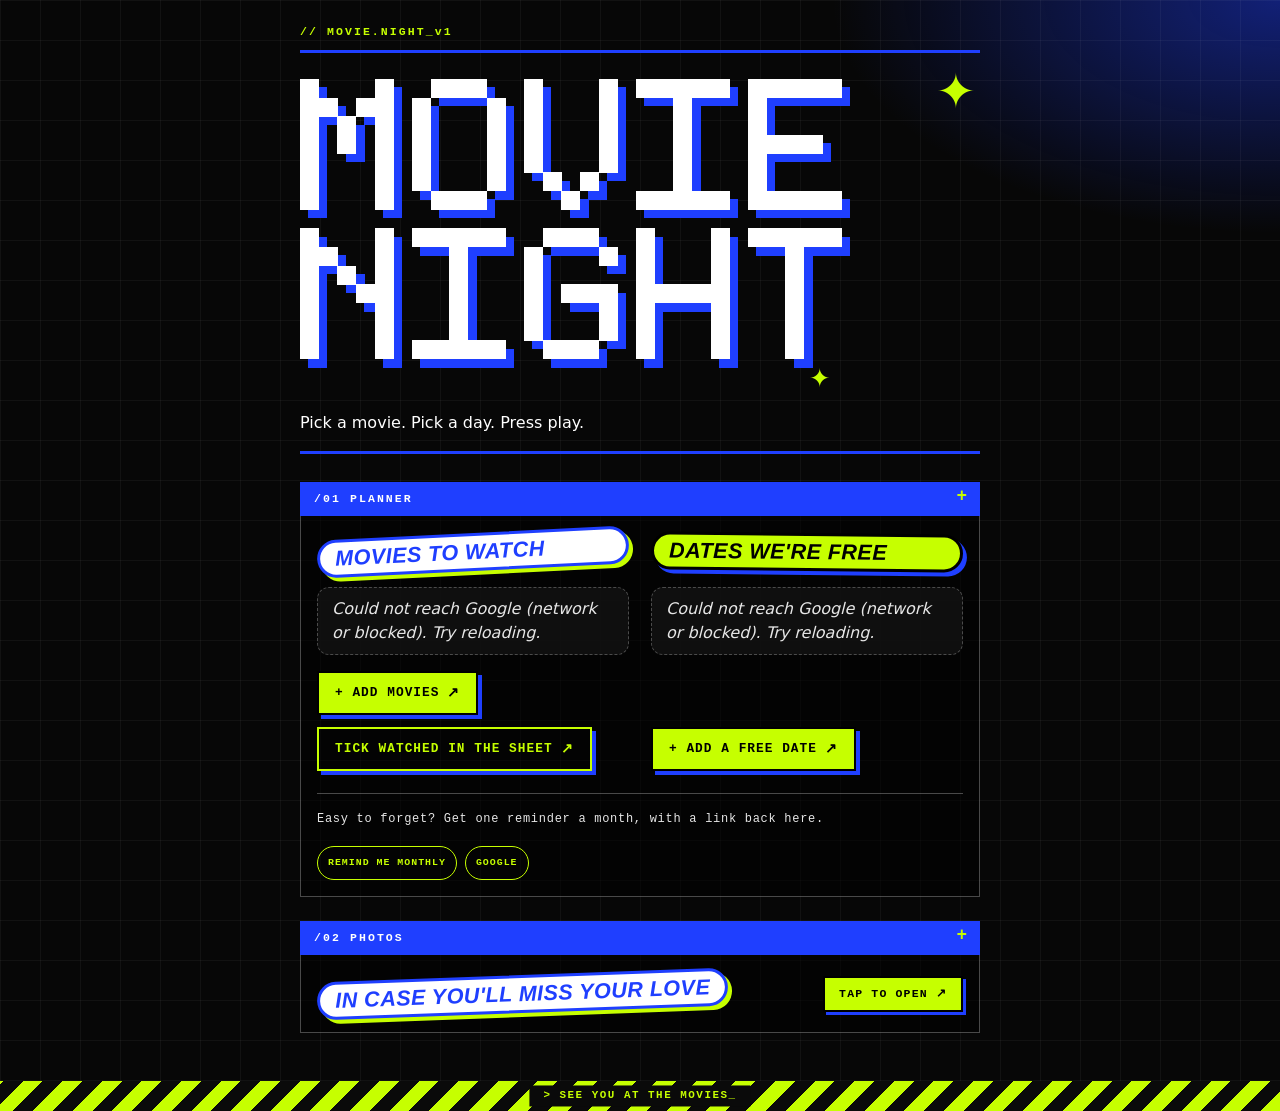
==== index.html @ 560cea35 "'I watched one' form: type watched titles to move matching movies to Already watched Co-Authored-By:" ====
<!DOCTYPE html>
<html lang="en">
<head>
  <meta charset="UTF-8">
  <meta name="viewport" content="width=device-width, initial-scale=1, viewport-fit=cover">
  <title>Movie Night Planner</title>
  <link rel="stylesheet" href="style.css">
</head>
<body>
  <header class="hero">
    <p class="kicker">// MOVIE.NIGHT_v1</p>
    <div class="hero-rule"></div>
    <div class="hero-title">
      <span class="star star-a" aria-hidden="true">&#10022;</span>
      <h1 class="pixel-title" data-sparkle>Movie Night</h1>
      <span class="star star-b" aria-hidden="true">&#10022;</span>
    </div>
    <p class="tagline">Pick a movie. Pick a day. Press play.</p>
    <div class="hero-rule"></div>
  </header>

  <main>
    <section id="movies" class="panel" data-label="/01 PLANNER">
      <div class="planner">
        <div class="planner-col">
          <h2>Movies to watch</h2>
          <ul id="movie-list" class="planner-list"><li class="muted">Loading...</li></ul>
          <div class="button-row">
            <a id="add-movie" class="button" href="#" target="_blank" rel="noopener">+ Add movies</a>
            <a id="mark-watched" class="button secondary" href="#" target="_blank" rel="noopener" hidden>I watched one</a>
            <a id="open-sheet" class="button secondary" href="#" target="_blank" rel="noopener" hidden>Tick watched in the sheet</a>
          </div>
          <div id="watched-block" class="watched-block" hidden>
            <h3>Already watched</h3>
            <ul id="watched-list" class="planner-list"></ul>
          </div>
        </div>
        <div class="planner-col">
          <h2>Dates we're free</h2>
          <ul id="date-list" class="planner-list"><li class="muted">Loading...</li></ul>
          <a id="add-date" class="button" href="#" target="_blank" rel="noopener">+ Add a free date</a>
        </div>
      </div>
      <div class="remind">
        <p>Easy to forget? Get one reminder a month, with a link back here.</p>
        <div class="cal-row">
          <button id="remind-ics" type="button" class="chip">Remind me monthly</button>
          <a id="remind-google" class="chip" href="#" target="_blank" rel="noopener">Google</a>
        </div>
      </div>
    </section>

    <section id="dogs" class="panel" data-label="/02 PHOTOS">
      <details>
        <summary><h2>In case you'll miss your love</h2></summary>
        <!-- Photos dog1.jpg ... dog7.jpg are placed here in random order by planner.js -->
        <div id="dog-gallery" class="dog-gallery"></div>
      </details>
    </section>
  </main>

  <footer class="hazard" aria-hidden="true"><span>&gt; SEE YOU AT THE MOVIES_</span></footer>

  <script src="config.js"></script>
  <script src="planner.js"></script>
</body>
</html>
---- style.css ----
/* Movie Night: cyber-brutalist HUD (black, acid lime, mono labels, hazard stripes)
   mixed with the BLISS poster (electric blue, white rounded pills and frames, stars, thin rules). */

:root {
  --black: #070707;
  --blue: #1f3fff;
  --lime: #c6ff00;
  --text: #ffffff;
  --line: rgba(255, 255, 255, 0.28);
  --gutter: 16px;
  --mono: ui-monospace, "SFMono-Regular", Menlo, Consolas, "Courier New", monospace;
  --display: "Arial Black", Impact, "Helvetica Neue", sans-serif;
}

* { box-sizing: border-box; }

html { background: var(--black); }

body {
  margin: 0;
  min-height: 100vh;
  color: var(--text);
  font-family: system-ui, -apple-system, "Segoe UI", Roboto, sans-serif;
  line-height: 1.5;
  padding: env(safe-area-inset-top) var(--gutter) 0;
  display: flex;
  flex-direction: column;
  /* faint HUD grid + a blue glow top-right */
  background:
    linear-gradient(rgba(255, 255, 255, 0.045) 1px, transparent 1px) 0 0 / 40px 40px,
    linear-gradient(90deg, rgba(255, 255, 255, 0.045) 1px, transparent 1px) 0 0 / 40px 40px,
    radial-gradient(50% 30% at 100% 0%, rgba(31, 63, 255, 0.45), transparent 70%),
    var(--black);
}

a { color: var(--lime); }

/* ---------- header: thin blue rules, mono blurb left, outlined title pill right ---------- */
.hero { width: 100%; max-width: 680px; margin: 0 auto; padding: 26px 0 28px; }
.kicker {
  margin: 0 0 12px;
  font: 700 0.72rem/1 var(--mono);
  letter-spacing: 0.18em;
  color: var(--lime);
}
.hero-rule { height: 3px; background: var(--blue); }
.hero-title {
  position: relative;
  padding: 26px 0 18px;
}
.hero-title .glitter-wrap { display: block; width: 100%; max-width: 560px; }
.pixel-title { margin: 0; font-size: 0; line-height: 0; }
.pixel-title svg { display: block; width: 100%; height: auto; overflow: visible; }
.glitch-px { animation: blink 1.6s steps(1, end) infinite; opacity: 0; }
@keyframes blink { 0%, 100% { opacity: 0; } 20% { opacity: 1; } 45% { opacity: 0; } 70% { opacity: 1; } 85% { opacity: 0; } }
.star {
  position: absolute;
  line-height: 1;
  color: var(--lime);
  animation: pulse 2.4s ease-in-out infinite;
}
.star-a { top: 14px; right: 4px; font-size: clamp(1.8rem, 9vw, 3rem); }
.star-b { bottom: 4px; right: 22%; font-size: clamp(1rem, 4.5vw, 1.6rem); animation-delay: -1.2s; }

/* ---------- sticker headings: pill, ink and shadow colours randomised per heading by planner.js ---------- */
.wordart,
.panel h2 {
  display: inline-block;
  max-width: 100%;
  margin: 0;
  padding: 0.12em 0.7em 0.16em;
  font-family: var(--display);
  font-size: clamp(1.05rem, 5vw, 1.35rem);
  font-weight: 900;
  font-style: italic;
  line-height: 1.2;
  text-transform: uppercase;
  letter-spacing: 0.02em;
  overflow-wrap: anywhere;
  background: var(--wa-bg, #fff);
  color: var(--wa-fg, var(--blue));
  border: 3px solid var(--wa-bd, var(--blue));
  border-radius: 999px;
  box-shadow: 4px 4px 0 var(--wa-sh, var(--lime));
  transform: rotate(var(--wa-rot, -1.5deg));
}

/* ---------- HUD boxes: square, thin border, blue title bar with a mono label ---------- */
main { width: 100%; max-width: 680px; margin: 0 auto; display: grid; gap: 24px; padding-bottom: 48px; align-content: start; flex: 1; }

.panel {
  position: relative;
  padding: 50px var(--gutter) var(--gutter);
  background: rgba(0, 0, 0, 0.55);
  border: 1px solid var(--line);
  border-radius: 0;
}
.panel[hidden] { display: none; }
.panel::before {
  content: attr(data-label);
  position: absolute;
  top: -1px; left: -1px; right: -1px;
  height: 34px;
  padding: 0 14px;
  display: flex;
  align-items: center;
  background: var(--blue);
  font: 700 0.72rem/1 var(--mono);
  letter-spacing: 0.18em;
}
.panel::after {
  content: "+";
  position: absolute;
  top: 5px; right: 12px;
  font: 700 1.1rem/1 var(--mono);
  color: var(--lime);
}

/* ---------- buttons ---------- */
.button {
  display: inline-flex;
  align-items: center;
  gap: 8px;
  min-height: 44px;
  padding: 0 16px;
  background: var(--lime);
  color: #000;
  font: 800 0.8rem/1 var(--mono);
  letter-spacing: 0.08em;
  text-transform: uppercase;
  text-decoration: none;
  border: 2px solid #000;
  border-radius: 0;
  box-shadow: 4px 4px 0 var(--blue);
  transition: transform 0.1s, box-shadow 0.1s;
}
.button::after { content: "\2197"; font-size: 1.1em; }
.button:hover { transform: translate(-1px, -1px); box-shadow: 5px 5px 0 var(--blue); }
.button:active { transform: translate(4px, 4px); box-shadow: 0 0 0 var(--blue); }
.button.disabled { opacity: 0.5; pointer-events: none; }
a:focus-visible, summary:focus-visible {
  outline: 3px solid #fff;
  outline-offset: 3px;
}

/* ---------- planner ---------- */
.planner { display: grid; gap: 28px; }
@media (min-width: 600px) { .planner { grid-template-columns: 1fr 1fr; gap: 22px; } }
.planner-col { display: flex; flex-direction: column; gap: 16px; }
.planner-col .button { align-self: flex-start; }

.planner-list {
  list-style: none;
  counter-reset: n;
  margin: 0;
  padding: 0;
  flex: 1;
  display: grid;
  align-content: start;
  gap: 8px;
  max-height: 280px;
  overflow-y: auto;
}
.planner-list li {
  position: relative;
  counter-increment: n;
  padding: 9px 14px 9px 46px;
  background: #111;
  border: 1px solid var(--line);
  border-radius: 999px;
  overflow-wrap: anywhere;
}
.planner-list li:hover { border-color: var(--lime); }
.planner-list li::before {
  content: counter(n, decimal-leading-zero);
  position: absolute;
  left: 14px;
  top: 11px;
  font: 700 0.75rem/1.4 var(--mono);
  color: var(--lime);
}
.planner-list small { display: block; font: 400 0.72rem/1.4 var(--mono); opacity: 0.8; }
.planner-list li.muted {
  counter-increment: none;
  padding-left: 14px;
  border-style: dashed;
  border-radius: 12px;
  font-style: italic;
  opacity: 0.9;
}
.planner-list li.muted::before { content: none; }

.new-badge {
  position: absolute;
  top: 50%;
  right: 12px;
  transform: translateY(-50%);
  padding: 3px 8px;
  background: var(--lime);
  color: #000;
  font: 800 0.65rem/1 var(--mono);
  letter-spacing: 0.1em;
}

/* ---------- dog corner ---------- */
summary {
  cursor: pointer;
  list-style: none;
  display: flex;
  align-items: center;
  justify-content: space-between;
  flex-wrap: wrap;
  gap: 12px;
  min-height: 44px;
}
summary::-webkit-details-marker { display: none; }
summary h2 { flex: 0 1 auto; }
summary::after {
  content: "TAP TO OPEN \2197";
  flex: none;
  padding: 10px 14px;
  background: var(--lime);
  color: #000;
  font: 800 0.72rem/1 var(--mono);
  letter-spacing: 0.1em;
  border: 2px solid #000;
  box-shadow: 3px 3px 0 var(--blue);
  animation: nudge 1.6s ease-in-out infinite;
}
details[open] > summary::after { content: "CLOSE \2199"; animation: none; }
@keyframes nudge { 50% { transform: scale(1.07); } }

/* ---- "TARA" (a DOGEMA film): a HUD monitor showing film strips (black, acid lime, blue, mono labels) ---- */
.dog-gallery {
  position: relative;
  aspect-ratio: 1 / 2.7;
  max-width: 480px;
  margin: 22px auto 0;
  overflow: hidden;
  color: var(--text);
  background:
    linear-gradient(rgba(255, 255, 255, 0.045) 1px, transparent 1px) 0 0 / 28px 28px,
    linear-gradient(90deg, rgba(255, 255, 255, 0.045) 1px, transparent 1px) 0 0 / 28px 28px,
    radial-gradient(70% 25% at 100% 0%, rgba(31, 63, 255, 0.5), transparent 70%),
    #060606;
  border: 1px solid var(--line);
  box-shadow: 8px 8px 0 var(--blue);
}
/* big blocky title with the same hard blue shadow as the page title */
.dog-gallery::before {
  content: "TARA";
  position: absolute;
  top: 1.3%;
  left: 4%;
  z-index: 4;
  font: 900 clamp(2.6rem, 16vw, 5.4rem)/0.9 var(--display);
  letter-spacing: 0.02em;
  color: #fff;
  text-shadow: 3px 3px 0 var(--blue);
}
/* recording indicator */
.dog-gallery::after {
  content: "\25CF REC\A " var(--scn, "SCN_07");
  position: absolute;
  z-index: 4;
  top: 2.2%;
  right: 4%;
  white-space: pre;
  text-align: right;
  font: 700 0.62rem/1.5 var(--mono);
  letter-spacing: 0.14em;
  color: var(--lime);
  animation: rec 1.6s steps(1, end) infinite;
}
@keyframes rec { 50% { opacity: 0.35; } }
.hud-foot {
  position: absolute;
  z-index: 4;
  left: 4%; right: 4%; bottom: 1%;
  display: flex;
  justify-content: space-between;
  font: 700 0.55rem/1 var(--mono);
  letter-spacing: 0.14em;
  color: var(--lime);
  pointer-events: none;
}

/* film strips: one dark strip per row, acid-lime sprocket holes and edge print */
.strip {
  position: absolute;
  left: -3%; right: -3%;
  background: #101010;
  border-top: 1px solid rgba(198, 255, 0, 0.55);
  border-bottom: 1px solid rgba(198, 255, 0, 0.55);
  z-index: 2;
}
.strip::before, .strip::after {
  content: "";
  position: absolute;
  left: 0; right: 0;
  height: 8px;
  background: repeating-linear-gradient(90deg, rgba(198, 255, 0, 0.9) 0 7px, transparent 7px 15px);
}
.strip::before { top: 3px; }
.strip::after { bottom: 3px; }
.strip-text {
  position: absolute;
  top: 12px; left: 5%; right: 0;
  overflow: hidden;
  white-space: nowrap;
  font: 700 7px/1 var(--mono);
  letter-spacing: 0.1em;
  color: var(--lime);
  opacity: 0.85;
}

/* the photos are frames on the film, with HUD corner brackets; dragging one out turns it into a loose print */
.shot {
  position: absolute;
  margin: 0;
  aspect-ratio: 4 / 5;
  cursor: grab;
  touch-action: none; /* a finger drags the photo instead of scrolling the page */
  user-select: none;
  transform: rotate(var(--rot, 0deg));
  transition: transform 0.2s, box-shadow 0.2s;
}
.shot:hover { transform: rotate(var(--rot, 0deg)) scale(1.02); }
.shot.dragging { cursor: grabbing; transform: rotate(var(--rot, 0deg)) scale(1.05); transition: none; }
.shot.loose { box-shadow: 0 0 0 4px #fff, 8px 8px 0 4px var(--blue); }
.shot img {
  position: absolute;
  inset: 0;
  width: 100%;
  height: 100%;
  object-fit: cover;
  pointer-events: none;
  background: #1a1a1a;
  outline: 1px solid rgba(255, 255, 255, 0.35);
  outline-offset: -1px;
}
.shot::before, .shot::after {
  content: "";
  position: absolute;
  z-index: 1;
  width: 14px; height: 14px;
  border: 0 solid var(--lime);
  pointer-events: none;
}
.shot::before { top: 4px; left: 4px; border-width: 2px 0 0 2px; }
.shot::after { bottom: 4px; right: 4px; border-width: 0 2px 2px 0; }
.shot.loose::before, .shot.loose::after { display: none; }
.look-bw img { filter: grayscale(1) contrast(1.15); }
.look-sepia img { filter: sepia(0.65) contrast(1.08) saturate(1.1); }
.look-color img { filter: saturate(1.08) contrast(1.03); }
.frame-no {
  position: absolute;
  left: 2px; top: 100%;
  margin-top: 5px;
  font: 700 7px/1 var(--mono);
  letter-spacing: 0.08em;
  color: var(--lime);
  white-space: nowrap;
  pointer-events: none;
}
.shot.loose .frame-no { display: none; }

/* wireframe film reels (lime outlines) over the strips, under the photos */
.reel { position: absolute; z-index: 3; pointer-events: none; animation: spin 40s linear infinite; }
.reel-a { width: 30%; right: -9%; bottom: 5%; }
.reel-b { width: 30%; left: -10%; top: 47%; animation-direction: reverse; }
@keyframes spin { to { transform: rotate(360deg); } }

/* stamp on one photo */
.stamp {
  position: absolute;
  right: -6px; top: 8px;
  z-index: 2;
  padding: 3px 7px;
  border: 2px solid var(--lime);
  background: rgba(0, 0, 0, 0.85);
  color: var(--lime);
  font: 800 0.62rem/1 var(--mono);
  letter-spacing: 0.1em;
  transform: rotate(-9deg);
  white-space: nowrap;
}

/* ticket stub */
.ticket {
  position: absolute;
  width: 26%;
  padding: 8px 6px;
  display: grid;
  gap: 3px;
  text-align: center;
  background: var(--lime);
  border: 2px dashed #000;
  box-shadow: 4px 4px 0 var(--blue);
  color: #000;
  transform: rotate(var(--rot, 0deg));
  pointer-events: none;
}
.ticket b { font: 900 0.7rem/1 var(--display); letter-spacing: 0.06em; }
.ticket span { font: 700 0.55rem/1 var(--mono); letter-spacing: 0.1em; }

/* ---------- hazard-stripe footer ---------- */
.hazard {
  position: relative;
  height: 30px;
  margin: 0 calc(var(--gutter) * -1);
  background: repeating-linear-gradient(-45deg, var(--lime) 0 14px, #0a0a0a 14px 28px);
}
.hazard span {
  position: absolute;
  left: 50%;
  top: 50%;
  transform: translate(-50%, -50%);
  padding: 4px 14px;
  background: #0a0a0a;
  color: var(--lime);
  font: 700 0.68rem/1.2 var(--mono);
  letter-spacing: 0.14em;
  white-space: nowrap;
}

/* ---------- glitter specks over the headings (spans added by planner.js) ---------- */
.glitter-wrap { position: relative; display: inline-block; max-width: 100%; }
.glitter {
  position: absolute;
  pointer-events: none;
  width: var(--size, 3px);
  height: var(--size, 3px);
  background: var(--col, #fff);
  border-radius: 1px;
  box-shadow: 0 0 4px var(--col, #fff);
  transform: rotate(45deg);
  opacity: 0;
  animation: glint var(--dur, 0.9s) steps(1, end) var(--delay, 0s) infinite;
}
@keyframes glint {
  0% { opacity: 0; }
  10% { opacity: 1; }
  25% { opacity: 0.2; }
  40% { opacity: 1; transform: rotate(45deg) scale(1.6); }
  55% { opacity: 0; }
  75% { opacity: 0.8; }
  90% { opacity: 0; }
}
@keyframes pulse { 50% { opacity: 0.5; transform: scale(0.85) rotate(20deg); } }

@media (prefers-reduced-motion: reduce) {
  .glitter { animation: none; opacity: 0.7; }
  .star, summary::after, .glitch-px, .reel, .dog-gallery::after { animation: none; }
  .glitch-px { opacity: 0.8; }
}

/* Watched movies */
.watched-block { margin-top: 8px; padding-top: 16px; border-top: 1px solid var(--line); display: grid; gap: 10px; }
.watched-block[hidden] { display: none; }
.watched-block h3 { margin: 0; font: 700 0.72rem/1 var(--mono); letter-spacing: 0.18em; text-transform: uppercase; color: var(--lime); }
.planner-list li.done { opacity: 0.7; }
.planner-list li.done::before { content: "\2713"; }
.planner-list li.done small { text-decoration: none; }

/* Button row + secondary (outlined) button */
.button-row { display: flex; flex-wrap: wrap; gap: 12px; }
.button[hidden] { display: none; }
.button.secondary { background: transparent; color: var(--lime); border-color: var(--lime); box-shadow: 4px 4px 0 var(--blue); }
.button.secondary:hover { background: rgba(198, 255, 0, 0.12); }

.hud-empty { margin: 0; padding: 70px 16px; text-align: center; font: 700 0.7rem/1.4 var(--mono); letter-spacing: 0.14em; color: var(--lime); }

/* Add-to-calendar chips on upcoming dates */
.planner-list li.has-cal { border-radius: 22px; }
.cal-row { display: flex; flex-wrap: wrap; gap: 8px; margin-top: 8px; }
.chip {
  display: inline-flex;
  align-items: center;
  min-height: 34px;
  padding: 0 10px;
  background: transparent;
  color: var(--lime);
  font: 700 0.62rem/1 var(--mono);
  letter-spacing: 0.1em;
  text-transform: uppercase;
  text-decoration: none;
  border: 1px solid var(--lime);
  border-radius: 999px;
  cursor: pointer;
}
.chip:hover { background: var(--lime); color: #000; }
.chip:focus-visible { outline: 3px solid #fff; outline-offset: 2px; }

/* Monthly reminder row under the planner */
.remind { margin-top: 22px; padding-top: 16px; border-top: 1px solid var(--line); display: grid; gap: 10px; }
.remind p { margin: 0; font: 400 0.75rem/1.5 var(--mono); letter-spacing: 0.06em; opacity: 0.9; }
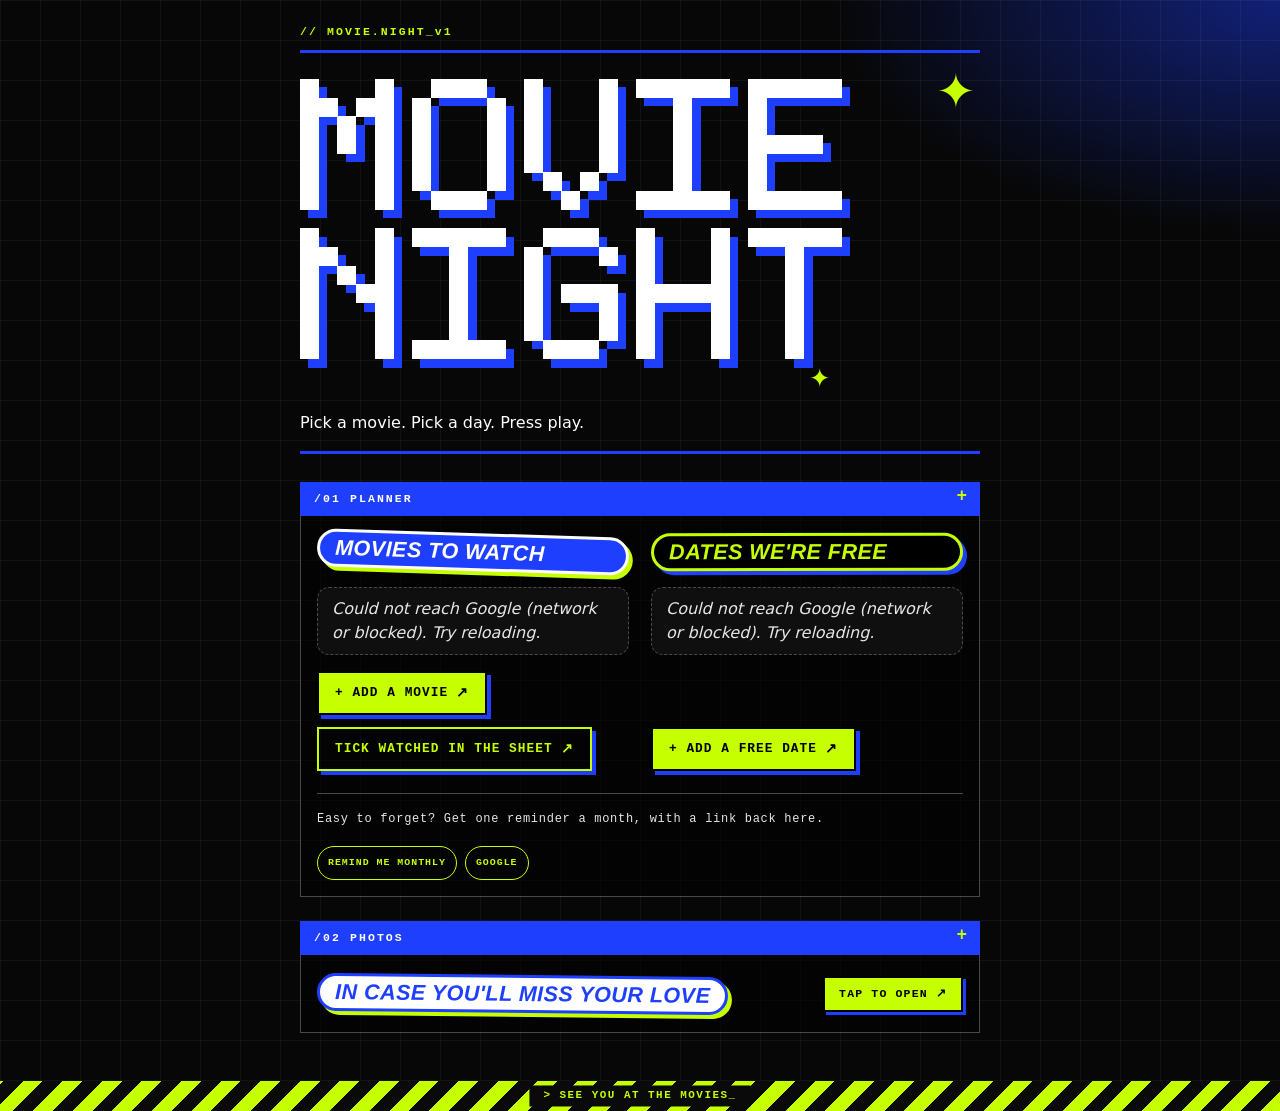
==== commit 6adef842: "Revert multi-movie lists and the 'I watched one' form: back to one movie per submission Restores the" ====
--- a/index.html
+++ b/index.html
@@ -26,8 +26,7 @@
           <h2>Movies to watch</h2>
           <ul id="movie-list" class="planner-list"><li class="muted">Loading...</li></ul>
           <div class="button-row">
-            <a id="add-movie" class="button" href="#" target="_blank" rel="noopener">+ Add movies</a>
-            <a id="mark-watched" class="button secondary" href="#" target="_blank" rel="noopener" hidden>I watched one</a>
+            <a id="add-movie" class="button" href="#" target="_blank" rel="noopener">+ Add a movie</a>
             <a id="open-sheet" class="button secondary" href="#" target="_blank" rel="noopener" hidden>Tick watched in the sheet</a>
           </div>
           <div id="watched-block" class="watched-block" hidden>
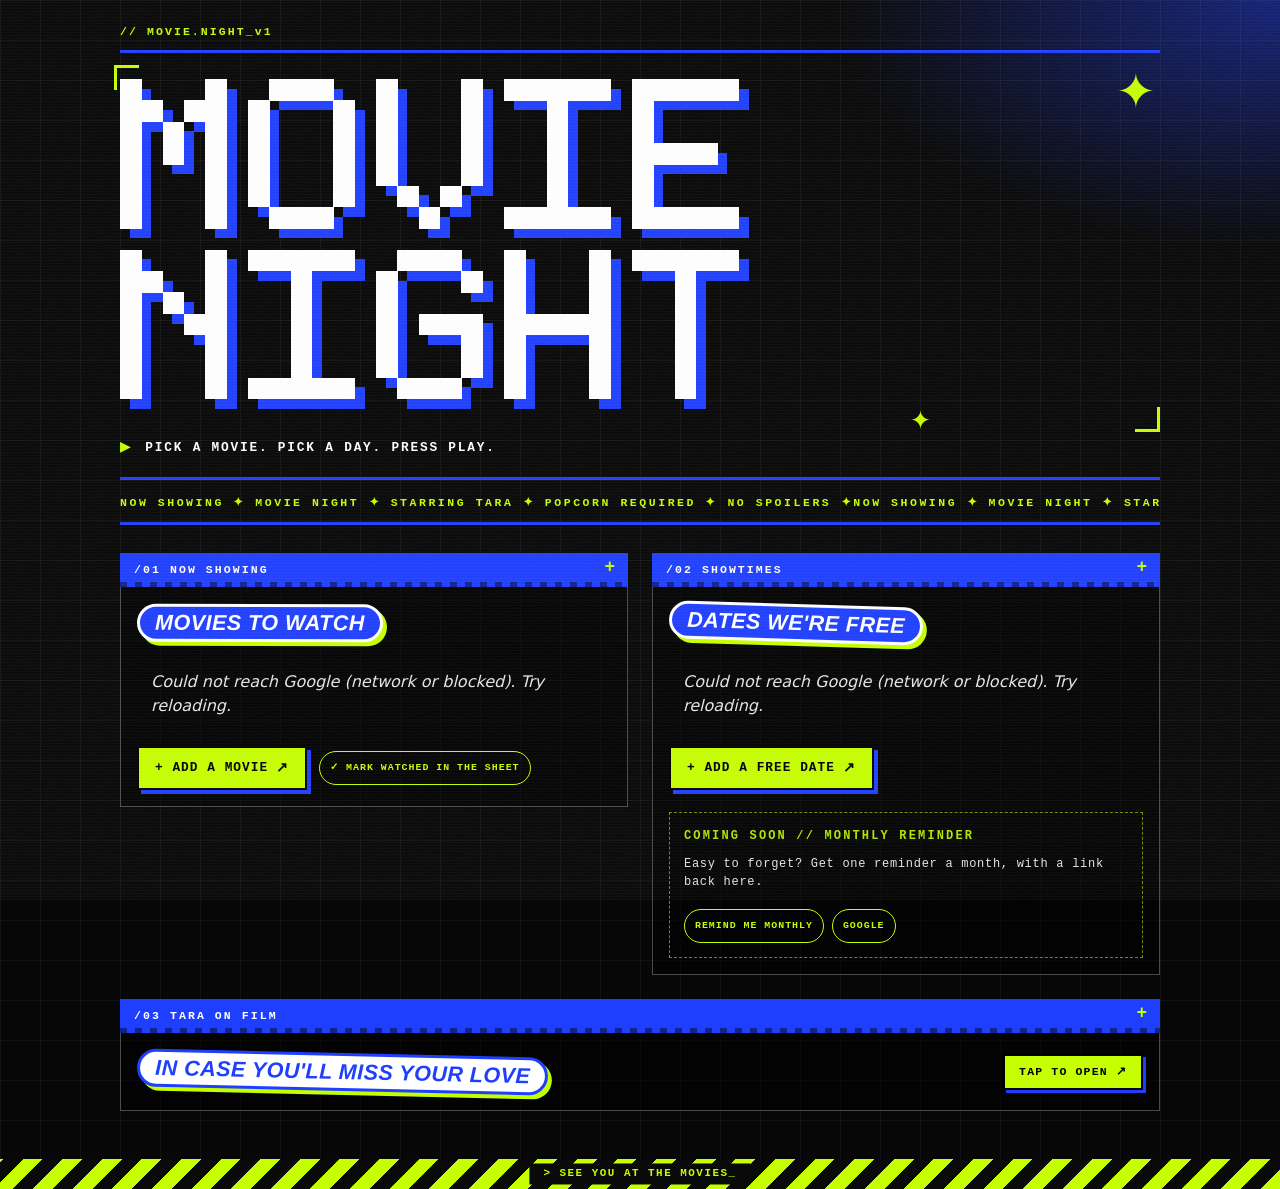
==== commit e93c3f59: "Cinema pass: ticker, ticket-stub movies, showtime dates with countdown, split sections, film grain C" ====
--- a/index.html
+++ b/index.html
@@ -4,6 +4,8 @@
   <meta charset="UTF-8">
   <meta name="viewport" content="width=device-width, initial-scale=1, viewport-fit=cover">
   <title>Movie Night Planner</title>
+  <meta name="theme-color" content="#060606">
+  <link rel="icon" href="data:image/svg+xml,%3Csvg xmlns='http://www.w3.org/2000/svg' viewBox='0 0 100 100'%3E%3Ctext y='.9em' font-size='90'%3E%F0%9F%8E%AC%3C/text%3E%3C/svg%3E">
   <link rel="stylesheet" href="style.css">
 </head>
 <body>
@@ -15,32 +17,30 @@
       <h1 class="pixel-title" data-sparkle>Movie Night</h1>
       <span class="star star-b" aria-hidden="true">&#10022;</span>
     </div>
-    <p class="tagline">Pick a movie. Pick a day. Press play.</p>
-    <div class="hero-rule"></div>
+    <p class="tagline"><span class="play" aria-hidden="true">&#9654;</span> Pick a movie. Pick a day. Press play.</p>
+    <div class="ticker" aria-hidden="true"><div class="ticker-track"><span>NOW SHOWING &#10022; MOVIE NIGHT &#10022; STARRING TARA &#10022; POPCORN REQUIRED &#10022; NO SPOILERS &#10022; </span><span>NOW SHOWING &#10022; MOVIE NIGHT &#10022; STARRING TARA &#10022; POPCORN REQUIRED &#10022; NO SPOILERS &#10022; </span></div></div>
   </header>
 
   <main>
-    <section id="movies" class="panel" data-label="/01 PLANNER">
-      <div class="planner">
-        <div class="planner-col">
-          <h2>Movies to watch</h2>
-          <ul id="movie-list" class="planner-list"><li class="muted">Loading...</li></ul>
-          <div class="button-row">
-            <a id="add-movie" class="button" href="#" target="_blank" rel="noopener">+ Add a movie</a>
-            <a id="open-sheet" class="button secondary" href="#" target="_blank" rel="noopener" hidden>Tick watched in the sheet</a>
-          </div>
-          <div id="watched-block" class="watched-block" hidden>
-            <h3>Already watched</h3>
-            <ul id="watched-list" class="planner-list"></ul>
-          </div>
-        </div>
-        <div class="planner-col">
-          <h2>Dates we're free</h2>
-          <ul id="date-list" class="planner-list"><li class="muted">Loading...</li></ul>
-          <a id="add-date" class="button" href="#" target="_blank" rel="noopener">+ Add a free date</a>
-        </div>
+    <section id="movies" class="panel" data-label="/01 NOW SHOWING">
+      <h2>Movies to watch</h2>
+      <ul id="movie-list" class="planner-list tickets"><li class="muted">Loading...</li></ul>
+      <div class="button-row">
+        <a id="add-movie" class="button" href="#" target="_blank" rel="noopener">+ Add a movie</a>
+        <a id="open-sheet" class="chip" href="#" target="_blank" rel="noopener" hidden>&#10003; Mark watched in the sheet</a>
       </div>
+      <div id="watched-block" class="watched-block" hidden>
+        <h3>Already watched // The end</h3>
+        <ul id="watched-list" class="planner-list tickets"></ul>
+      </div>
+    </section>
+
+    <section id="dates" class="panel" data-label="/02 SHOWTIMES">
+      <h2>Dates we're free</h2>
+      <ul id="date-list" class="planner-list showtimes"><li class="muted">Loading...</li></ul>
+      <a id="add-date" class="button" href="#" target="_blank" rel="noopener">+ Add a free date</a>
       <div class="remind">
+        <p class="remind-label">Coming soon // monthly reminder</p>
         <p>Easy to forget? Get one reminder a month, with a link back here.</p>
         <div class="cal-row">
           <button id="remind-ics" type="button" class="chip">Remind me monthly</button>
@@ -49,7 +49,7 @@
       </div>
     </section>
 
-    <section id="dogs" class="panel" data-label="/02 PHOTOS">
+    <section id="dogs" class="panel" data-label="/03 TARA ON FILM">
       <details>
         <summary><h2>In case you'll miss your love</h2></summary>
         <!-- Photos dog1.jpg ... dog7.jpg are placed here in random order by planner.js -->
--- a/style.css
+++ b/style.css
@@ -495,3 +495,151 @@
 /* Monthly reminder row under the planner */
 .remind { margin-top: 22px; padding-top: 16px; border-top: 1px solid var(--line); display: grid; gap: 10px; }
 .remind p { margin: 0; font: 400 0.75rem/1.5 var(--mono); letter-spacing: 0.06em; opacity: 0.9; }
+
+/* =====================================================================
+   Cinema pass: more movie, same cyber HUD (black / acid lime / electric blue)
+   ===================================================================== */
+[hidden] { display: none !important; }
+
+/* film grain + CRT scanlines over the whole page (purely decorative) */
+body::after {
+  content: "";
+  position: fixed;
+  inset: 0;
+  z-index: 50;
+  pointer-events: none;
+  opacity: 0.07;
+  background:
+    repeating-linear-gradient(0deg, rgba(255, 255, 255, 0.5) 0 1px, transparent 1px 3px),
+    url("data:image/svg+xml;utf8,<svg xmlns='http://www.w3.org/2000/svg' width='160' height='160'><filter id='n'><feTurbulence type='fractalNoise' baseFrequency='.9' numOctaves='2' stitchTiles='stitch'/></filter><rect width='100%25' height='100%25' filter='url(%23n)'/></svg>");
+}
+
+/* header: camera-viewfinder corners around the title, mono tagline, cinema ticker */
+.hero-title::before, .hero-title::after {
+  content: "";
+  position: absolute;
+  width: 22px; height: 22px;
+  border: 0 solid var(--lime);
+  pointer-events: none;
+}
+.hero-title::before { top: 12px; left: -6px; border-width: 3px 0 0 3px; }
+.hero-title::after { bottom: 6px; right: 0; border-width: 0 3px 3px 0; }
+.tagline {
+  margin: 0;
+  font: 700 0.8rem/1.5 var(--mono);
+  letter-spacing: 0.14em;
+  text-transform: uppercase;
+}
+.play { color: var(--lime); margin-right: 4px; }
+.ticker {
+  margin-top: 20px;
+  overflow: hidden;
+  white-space: nowrap;
+  border-top: 3px solid var(--blue);
+  border-bottom: 3px solid var(--blue);
+  padding: 9px 0;
+}
+.ticker-track { display: inline-flex; animation: ticker 30s linear infinite; }
+.ticker-track span { font: 700 0.72rem/1 var(--mono); letter-spacing: 0.22em; color: var(--lime); }
+@keyframes ticker { to { transform: translateX(-50%); } }
+
+/* sections: stacked on phones, side by side on wide screens */
+#movies, #dates { display: flex; flex-direction: column; align-items: flex-start; gap: 16px; }
+#movies > ul, #dates > ul, .watched-block, .remind { width: 100%; }
+@media (min-width: 1000px) {
+  .hero, main { max-width: 1040px; }
+  main { grid-template-columns: 1fr 1fr; align-items: start; }
+  #dogs { grid-column: 1 / -1; }
+}
+/* sprocket holes along the bottom of each blue title bar */
+.panel::before {
+  background:
+    repeating-linear-gradient(90deg, rgba(0, 0, 0, 0.45) 0 7px, transparent 7px 15px) left bottom / 100% 5px no-repeat,
+    var(--blue);
+}
+.button-row { align-items: center; }
+
+/* movie tickets: notched edges, perforated stub with the number */
+.tickets li, .showtimes li {
+  min-height: 58px;
+  padding: 12px 16px 12px 72px;
+  background: linear-gradient(90deg, rgba(198, 255, 0, 0.06), transparent 40%), #141414;
+  border: 0;
+  border-radius: 6px;
+  -webkit-mask:
+    radial-gradient(circle 8px at 0 50%, #0000 97%, #000) left / 51% 100% no-repeat,
+    radial-gradient(circle 8px at 100% 50%, #0000 97%, #000) right / 51% 100% no-repeat;
+  mask:
+    radial-gradient(circle 8px at 0 50%, #0000 97%, #000) left / 51% 100% no-repeat,
+    radial-gradient(circle 8px at 100% 50%, #0000 97%, #000) right / 51% 100% no-repeat;
+}
+.tickets li:hover, .showtimes li:hover { background: linear-gradient(90deg, rgba(198, 255, 0, 0.14), transparent 55%), #181818; }
+.tickets li::after, .showtimes li::after {
+  content: "";
+  position: absolute;
+  left: 58px; top: 8px; bottom: 8px;
+  border-left: 2px dashed rgba(198, 255, 0, 0.45);
+}
+.tickets li::before, .showtimes li::before {
+  content: "N\B0\A" counter(n, decimal-leading-zero);
+  white-space: pre;
+  left: 0; top: 50%;
+  width: 58px;
+  transform: translateY(-50%);
+  text-align: center;
+  font: 700 0.72rem/1.25 var(--mono);
+}
+.tickets li.done { opacity: 0.55; text-decoration: line-through; text-decoration-color: rgba(255, 255, 255, 0.5); }
+.tickets li.done::before { content: "\2713\A SEEN"; }
+.planner-list li.muted { -webkit-mask: none; mask: none; padding: 12px 14px; background: transparent; }
+.planner-list li.muted::after { content: none; }
+
+/* showtimes: big day number + month in the stub, weekday and a countdown in the row */
+.showtimes li.showtime::before { content: none; }
+.showtimes li.has-cal { border-radius: 6px; }
+.stub {
+  position: absolute;
+  left: 0; top: 0; bottom: 0;
+  width: 58px;
+  display: flex;
+  flex-direction: column;
+  align-items: center;
+  justify-content: center;
+  gap: 3px;
+  pointer-events: none;
+}
+.stub b { font: 900 1.45rem/1 var(--display); color: #fff; text-shadow: 2px 2px 0 var(--blue); }
+.stub i { font: 700 0.6rem/1 var(--mono); font-style: normal; letter-spacing: 0.14em; text-transform: uppercase; color: var(--lime); }
+.soon {
+  display: inline-block;
+  margin-left: 8px;
+  padding: 2px 6px;
+  vertical-align: 2px;
+  border: 1px solid var(--lime);
+  color: var(--lime);
+  font: 700 0.58rem/1.2 var(--mono);
+  letter-spacing: 0.12em;
+}
+.soon.hot { background: var(--lime); color: #000; }
+
+/* the watched list reads like the end credits */
+.watched-block h3 { color: rgba(255, 255, 255, 0.7); }
+
+/* monthly reminder as a "coming soon" card */
+.remind {
+  margin-top: 6px;
+  padding: 14px;
+  border: 1px dashed rgba(198, 255, 0, 0.55);
+  border-top: 1px dashed rgba(198, 255, 0, 0.55);
+}
+.remind-label { font-weight: 700 !important; color: var(--lime); letter-spacing: 0.18em !important; text-transform: uppercase; }
+
+@media (prefers-reduced-motion: reduce) {
+  .ticker-track { animation: none; }
+}
+@media (max-width: 420px) {
+  .tagline { font-size: 0.68rem; letter-spacing: 0.08em; }
+}
+@media (min-width: 1000px) {
+  .hero-title .glitter-wrap { max-width: 640px; }
+}
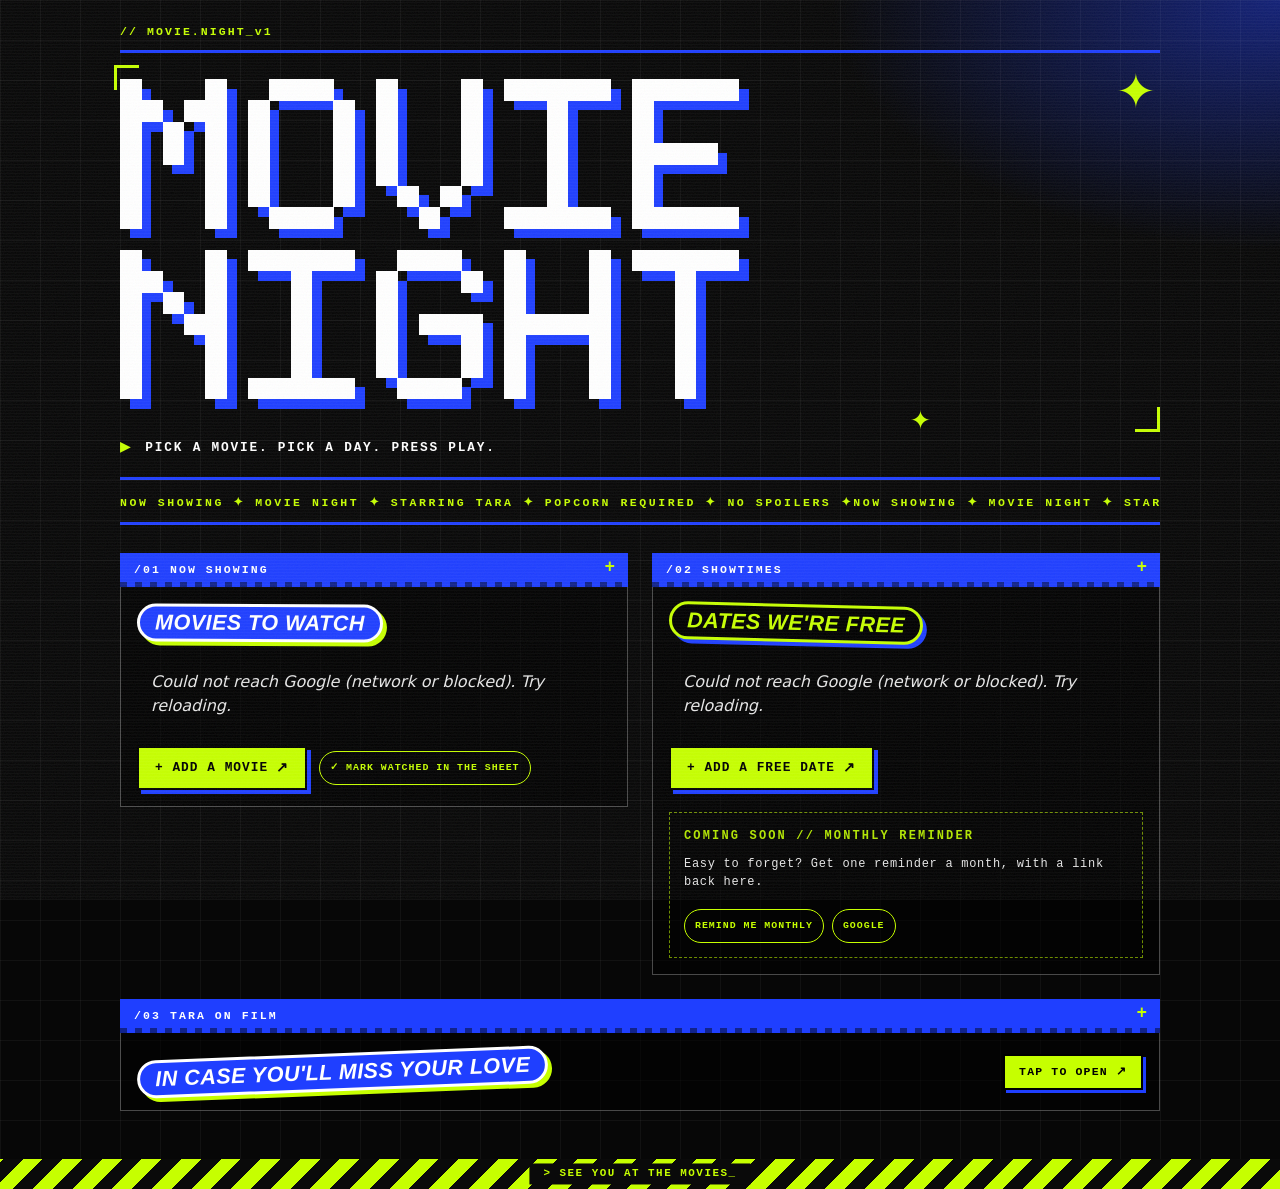
==== commit ce1c12d6: "Next-showing banner, 'Pick for me' movie roulette, load dog photos only when opened Co-Authored-By: " ====
--- a/index.html
+++ b/index.html
@@ -19,6 +19,7 @@
     </div>
     <p class="tagline"><span class="play" aria-hidden="true">&#9654;</span> Pick a movie. Pick a day. Press play.</p>
     <div class="ticker" aria-hidden="true"><div class="ticker-track"><span>NOW SHOWING &#10022; MOVIE NIGHT &#10022; STARRING TARA &#10022; POPCORN REQUIRED &#10022; NO SPOILERS &#10022; </span><span>NOW SHOWING &#10022; MOVIE NIGHT &#10022; STARRING TARA &#10022; POPCORN REQUIRED &#10022; NO SPOILERS &#10022; </span></div></div>
+    <div id="next-show" class="next-show" aria-live="polite" hidden></div>
   </header>
 
   <main>
@@ -27,6 +28,7 @@
       <ul id="movie-list" class="planner-list tickets"><li class="muted">Loading...</li></ul>
       <div class="button-row">
         <a id="add-movie" class="button" href="#" target="_blank" rel="noopener">+ Add a movie</a>
+        <button id="pick-movie" type="button" class="chip" hidden>&#127922; Pick for me</button>
         <a id="open-sheet" class="chip" href="#" target="_blank" rel="noopener" hidden>&#10003; Mark watched in the sheet</a>
       </div>
       <div id="watched-block" class="watched-block" hidden>
--- a/style.css
+++ b/style.css
@@ -643,3 +643,41 @@
 @media (min-width: 1000px) {
   .hero-title .glitter-wrap { max-width: 640px; }
 }
+
+/* "Next showing" banner under the ticker */
+.next-show {
+  display: flex;
+  flex-wrap: wrap;
+  align-items: center;
+  gap: 8px 12px;
+  margin-top: 14px;
+  padding: 12px 14px;
+  border: 1px solid var(--lime);
+  background: rgba(198, 255, 0, 0.06);
+  box-shadow: 4px 4px 0 var(--blue);
+}
+.ns-label { font: 700 0.68rem/1 var(--mono); letter-spacing: 0.18em; text-transform: uppercase; color: var(--lime); }
+.ns-label::before { content: "\25CF  "; animation: rec 1.6s steps(1, end) infinite; }
+.ns-when { font: 900 1.05rem/1.2 var(--display); text-transform: uppercase; letter-spacing: 0.02em; }
+.next-show .soon { margin-left: 0; }
+.next-show .cal-row { margin-top: 0; }
+
+/* "Pick for me" spin */
+.tickets li.flash { background: linear-gradient(90deg, rgba(198, 255, 0, 0.35), rgba(198, 255, 0, 0.08)), #141414; }
+.tickets li.picked {
+  background: linear-gradient(90deg, rgba(198, 255, 0, 0.3), rgba(31, 63, 255, 0.25)), #141414;
+  outline: 2px solid var(--lime);
+  outline-offset: -2px;
+}
+.pick-tag {
+  display: inline-block;
+  margin-left: 8px;
+  padding: 2px 6px;
+  vertical-align: 2px;
+  background: var(--blue);
+  color: #fff;
+  font: 700 0.58rem/1.2 var(--mono);
+  letter-spacing: 0.12em;
+}
+.chip:disabled { opacity: 0.6; cursor: wait; }
+@media (prefers-reduced-motion: reduce) { .ns-label::before { animation: none; } }
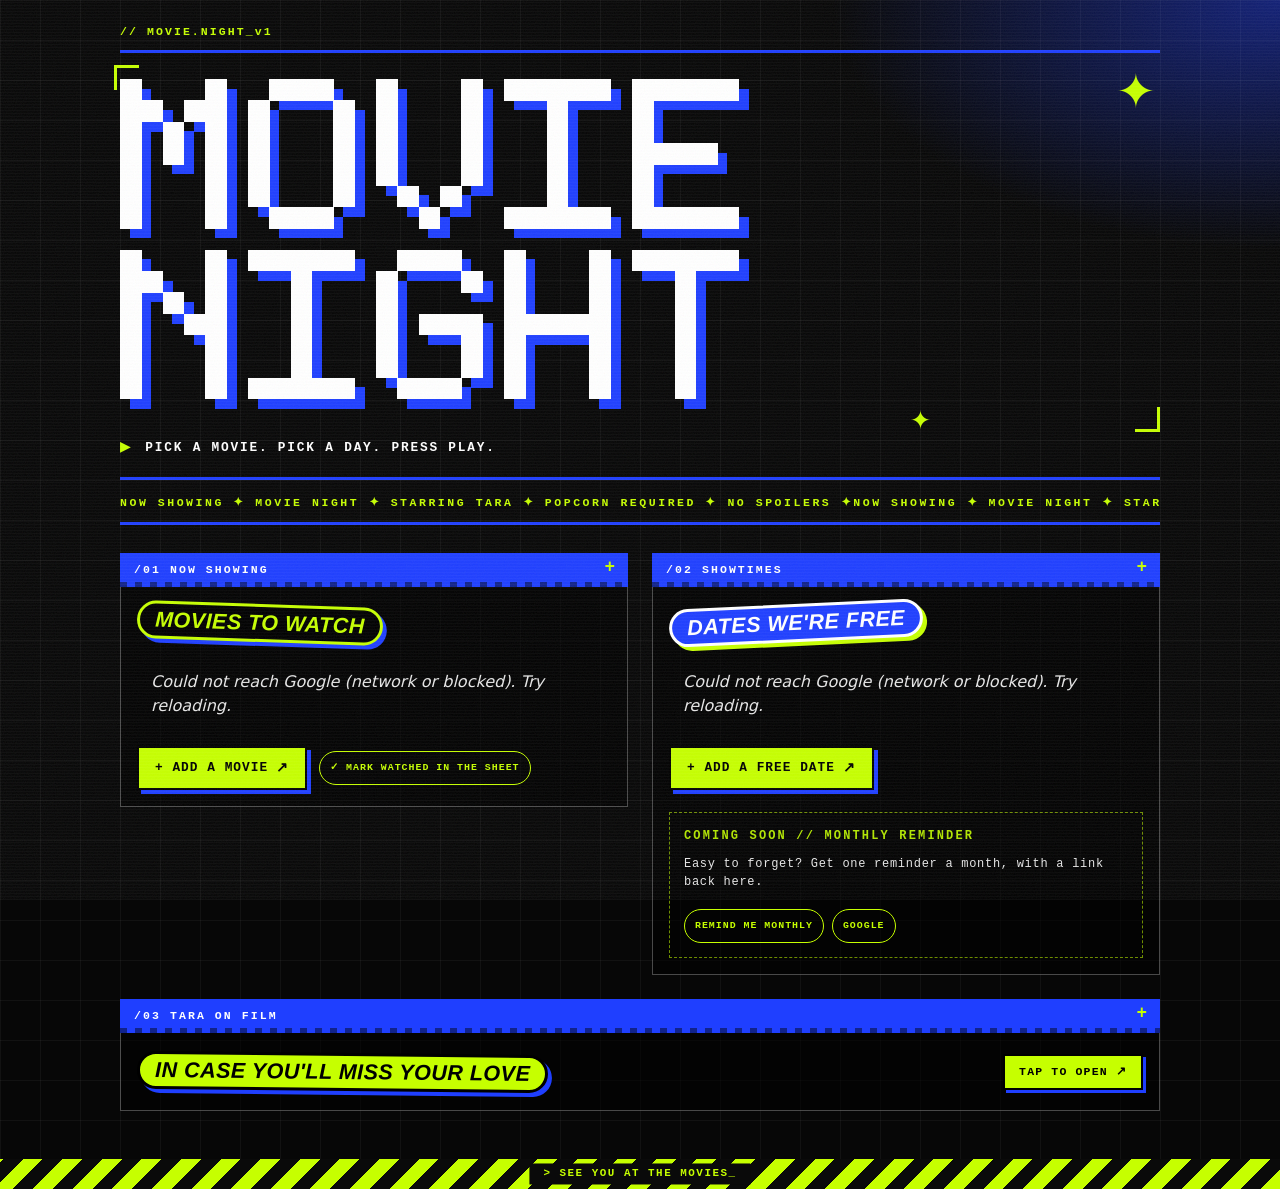
==== commit a49ae0ca: "Both-free finder (merged showtimes, Who's free board, next movie night), ratings + stats, ČSFD links" ====
--- a/index.html
+++ b/index.html
@@ -19,6 +19,7 @@
     </div>
     <p class="tagline"><span class="play" aria-hidden="true">&#9654;</span> Pick a movie. Pick a day. Press play.</p>
     <div class="ticker" aria-hidden="true"><div class="ticker-track"><span>NOW SHOWING &#10022; MOVIE NIGHT &#10022; STARRING TARA &#10022; POPCORN REQUIRED &#10022; NO SPOILERS &#10022; </span><span>NOW SHOWING &#10022; MOVIE NIGHT &#10022; STARRING TARA &#10022; POPCORN REQUIRED &#10022; NO SPOILERS &#10022; </span></div></div>
+    <p id="stats" class="stats" hidden></p>
     <div id="next-show" class="next-show" aria-live="polite" hidden></div>
   </header>
 
@@ -39,6 +40,7 @@
 
     <section id="dates" class="panel" data-label="/02 SHOWTIMES">
       <h2>Dates we're free</h2>
+      <div id="free-board" class="free-board" aria-label="Who is free in the next five weeks" hidden></div>
       <ul id="date-list" class="planner-list showtimes"><li class="muted">Loading...</li></ul>
       <a id="add-date" class="button" href="#" target="_blank" rel="noopener">+ Add a free date</a>
       <div class="remind">
--- a/style.css
+++ b/style.css
@@ -681,3 +681,112 @@
 }
 .chip:disabled { opacity: 0.6; cursor: wait; }
 @media (prefers-reduced-motion: reduce) { .ns-label::before { animation: none; } }
+
+/* stats line under the ticker */
+.stats {
+  margin: 12px 0 0;
+  font: 700 0.68rem/1.5 var(--mono);
+  letter-spacing: 0.16em;
+  text-transform: uppercase;
+  color: rgba(255, 255, 255, 0.85);
+}
+
+/* both free: lime ticket, tag, and banner tag */
+.both-tag {
+  display: inline-block;
+  margin-left: 6px;
+  padding: 2px 6px;
+  vertical-align: 2px;
+  background: var(--blue);
+  color: #fff;
+  font: 800 0.58rem/1.2 var(--mono);
+  letter-spacing: 0.12em;
+}
+.showtimes li.both {
+  background: linear-gradient(90deg, rgba(198, 255, 0, 0.22), rgba(198, 255, 0, 0.04) 60%), #141414;
+  outline: 2px solid var(--lime);
+  outline-offset: -2px;
+}
+.next-show .both-tag { margin-left: 0; }
+.ns-only { font: 400 0.7rem/1.2 var(--mono); letter-spacing: 0.06em; opacity: 0.8; }
+
+/* "Who's free" board: next five weeks */
+.free-board { width: 100%; display: grid; gap: 10px; }
+.board-grid { display: grid; grid-template-columns: repeat(7, 1fr); gap: 4px; }
+.board-dow { text-align: center; font: 700 0.6rem/1.6 var(--mono); letter-spacing: 0.12em; color: var(--lime); text-transform: uppercase; }
+.board-day {
+  position: relative;
+  aspect-ratio: 1 / 1;
+  display: grid;
+  place-items: center;
+  align-content: center;
+  gap: 3px;
+  background: #121212;
+  border: 1px solid rgba(255, 255, 255, 0.12);
+  font: 700 0.72rem/1 var(--mono);
+}
+.board-day b { font-weight: 700; }
+.board-day.past { opacity: 0.3; }
+.board-day.today { border-color: #fff; }
+.board-day.free { border-color: rgba(198, 255, 0, 0.6); }
+.board-day.both { background: var(--lime); color: #000; border-color: var(--lime); box-shadow: 3px 3px 0 var(--blue); }
+.board-day i { display: flex; gap: 2px; }
+.board-day i span { width: 6px; height: 6px; border-radius: 50%; }
+.board-day.both i span { box-shadow: 0 0 0 1px #000; }
+.board-legend { display: flex; flex-wrap: wrap; gap: 6px 14px; font: 700 0.62rem/1.4 var(--mono); letter-spacing: 0.1em; text-transform: uppercase; }
+.board-legend span { display: inline-flex; align-items: center; gap: 6px; }
+.board-legend i { width: 8px; height: 8px; border-radius: 50%; }
+.legend-both::before { content: ""; width: 12px; height: 12px; background: var(--lime); box-shadow: 2px 2px 0 var(--blue); }
+
+/* ratings and ČSFD on movie tickets */
+.stars { margin-left: 8px; color: var(--lime); letter-spacing: 0.06em; font-size: 0.85rem; }
+.tickets li.done .stars { text-decoration: none; display: inline-block; opacity: 1; }
+.tix-row { display: flex; gap: 6px; margin-top: 6px; }
+.chip.mini { min-height: 26px; padding: 0 8px; font-size: 0.56rem; }
+.tickets li.done { text-decoration: none; }
+.tickets li.done > small { text-decoration: line-through; }
+
+/* Pixel Tara */
+.tara {
+  position: fixed;
+  left: 0;
+  bottom: 34px;
+  z-index: 45;
+  width: 84px;
+  height: 35px;
+  padding: 0;
+  border: 0;
+  background: none;
+  cursor: pointer;
+  transform: translateX(-90px);
+}
+.tara svg { display: block; width: 100%; height: 100%; filter: drop-shadow(2px 2px 0 rgba(31, 63, 255, 0.9)); }
+.tara .legs-1 { visibility: hidden; }
+.tara.walking { animation: tara-walk 16s linear 1; }
+.tara.walking .legs-0 { animation: legs-a 0.36s linear infinite; }
+.tara.walking .legs-1 { animation: legs-b 0.36s linear infinite; }
+@keyframes tara-walk { from { transform: translateX(-90px); } to { transform: translateX(calc(100vw + 20px)); } }
+@keyframes legs-a { 0%, 49% { visibility: visible; } 50%, 100% { visibility: hidden; } }
+@keyframes legs-b { 0%, 49% { visibility: hidden; } 50%, 100% { visibility: visible; } }
+.tara.sitting { left: auto; right: 12px; transform: none; }
+.tara-bubble {
+  position: absolute;
+  left: 56px; bottom: 34px;
+  padding: 3px 6px;
+  background: #fff;
+  color: #000;
+  font: 800 0.6rem/1 var(--mono);
+  letter-spacing: 0.06em;
+  opacity: 0;
+  transition: opacity 0.2s;
+  pointer-events: none;
+  white-space: nowrap;
+}
+.tara.barking .tara-bubble { opacity: 1; }
+.tara:focus-visible { outline: 2px solid #fff; outline-offset: 2px; }
+
+/* lists never squash their rows: long movie lists scroll, showtimes simply grow */
+.tickets, .showtimes { display: flex; flex-direction: column; gap: 8px; }
+.tickets > li, .showtimes > li { flex-shrink: 0; }
+.tickets { max-height: 460px; }
+.showtimes { max-height: none; overflow: visible; }
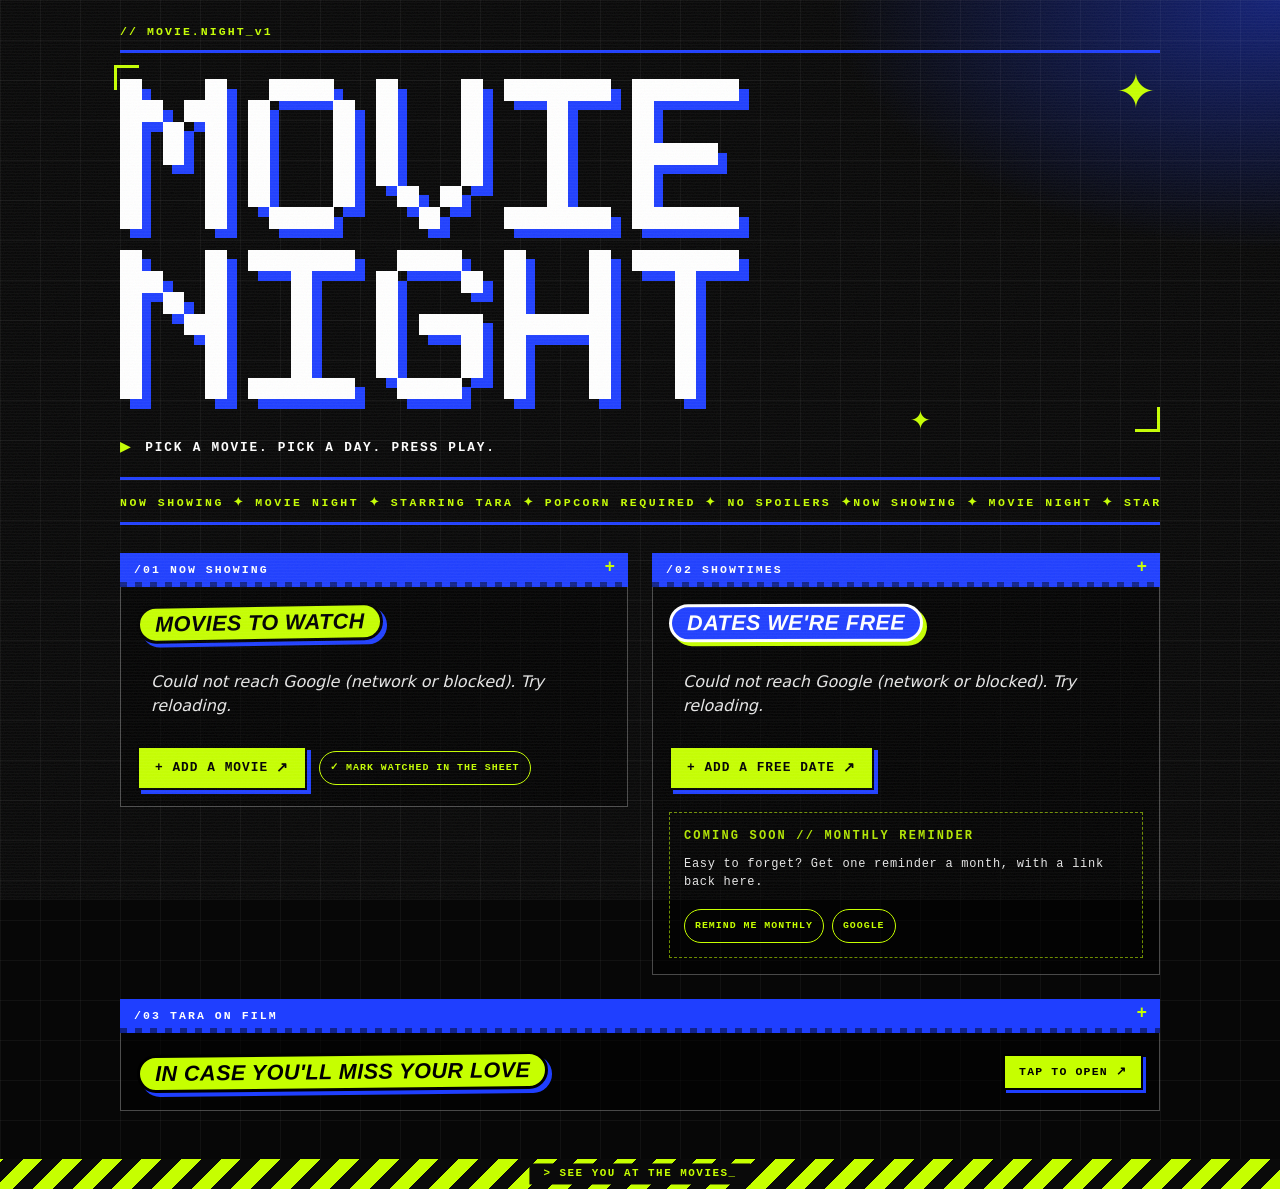
==== commit 99cc2008: "Tara avatar: pixel portrait that pops up with a speech bubble when you interact (walking Tara stays)" ====
--- a/index.html
+++ b/index.html
@@ -5,7 +5,8 @@
   <meta name="viewport" content="width=device-width, initial-scale=1, viewport-fit=cover">
   <title>Movie Night Planner</title>
   <meta name="theme-color" content="#060606">
-  <link rel="icon" href="data:image/svg+xml,%3Csvg xmlns='http://www.w3.org/2000/svg' viewBox='0 0 100 100'%3E%3Ctext y='.9em' font-size='90'%3E%F0%9F%8E%AC%3C/text%3E%3C/svg%3E">
+  <link rel="icon" type="image/png" href="images/avatar/favicon.png">
+  <link rel="apple-touch-icon" href="images/avatar/apple-touch-icon.png">
   <link rel="stylesheet" href="style.css">
 </head>
 <body>
--- a/style.css
+++ b/style.css
@@ -790,3 +790,91 @@
 .tickets > li, .showtimes > li { flex-shrink: 0; }
 .tickets { max-height: 460px; }
 .showtimes { max-height: none; overflow: visible; }
+
+/* long lists: no scroll box, a "Show all" button instead */
+.tickets { max-height: none; overflow: visible; }
+.more-toggle { margin-top: -4px; }
+
+/* "usually free" days on the board (from weekday rows in the Free days tab) */
+.board-day.usual { border-style: dashed; border-color: rgba(198, 255, 0, 0.45); }
+.board-day.usual i span { opacity: 0.55; }
+.board-day.usual-both { background: repeating-linear-gradient(-45deg, rgba(198, 255, 0, 0.28) 0 4px, transparent 4px 8px), #121212; border: 1px dashed var(--lime); }
+.legend-usual::before { content: ""; width: 12px; height: 12px; border: 1px dashed var(--lime); background: repeating-linear-gradient(-45deg, rgba(198, 255, 0, 0.35) 0 3px, transparent 3px 6px); }
+
+/* "Lock it in" */
+.lock-wrap { display: flex; flex-wrap: wrap; gap: 8px; margin-top: 8px; width: 100%; }
+.chip.lock { background: var(--lime); color: #000; box-shadow: 3px 3px 0 var(--blue); }
+.chip.lock:hover { background: #fff; }
+.locked { display: flex; flex-wrap: wrap; align-items: center; gap: 8px; width: 100%; }
+.locked-line { width: 100%; font: 700 0.7rem/1.4 var(--mono); letter-spacing: 0.1em; text-transform: uppercase; color: var(--lime); }
+.locked-line b { color: #fff; font-family: var(--display); font-size: 0.95rem; letter-spacing: 0.02em; text-transform: none; }
+.locked .cal-row { margin-top: 0; }
+.next-show .lock-wrap { width: auto; margin-top: 0; }
+@media (max-width: 360px) {
+  .tagline { font-size: 0.6rem; letter-spacing: 0.04em; }
+}
+
+/* Tara the avatar: pops up bottom-right with a speech bubble */
+.tara-pop {
+  position: fixed;
+  right: 16px;
+  bottom: 44px;
+  z-index: 46;
+  display: flex;
+  align-items: flex-end;
+  gap: 12px;
+  max-width: min(330px, calc(100vw - 32px));
+  opacity: 0;
+  transform: translateY(24px) scale(0.92);
+  transform-origin: bottom right;
+  pointer-events: none;
+  transition: opacity 0.22s, transform 0.22s;
+}
+.tara-pop.show { opacity: 1; transform: none; pointer-events: auto; }
+.tara-msg {
+  position: relative;
+  margin: 0 0 10px;
+  padding: 10px 12px;
+  background: #fff;
+  color: #000;
+  font: 700 0.72rem/1.45 var(--mono);
+  letter-spacing: 0.03em;
+  box-shadow: 4px 4px 0 var(--blue);
+}
+.tara-msg::after {
+  content: "";
+  position: absolute;
+  right: -8px; bottom: 10px;
+  border: 8px solid transparent;
+  border-right: 0;
+  border-left-color: #fff;
+}
+.tara-face {
+  position: relative;
+  flex: none;
+  width: 68px;
+  height: 64px;
+  padding: 6px;
+  background: #0b0b0b;
+  border: 2px solid var(--lime);
+  box-shadow: 4px 4px 0 var(--blue);
+  cursor: pointer;
+}
+.tara-face svg { display: block; width: 100%; height: 100%; }
+.tara-face::after {
+  content: "TARA";
+  position: absolute;
+  left: -2px; bottom: -16px;
+  padding: 2px 5px;
+  background: var(--lime);
+  color: #000;
+  font: 800 0.5rem/1 var(--mono);
+  letter-spacing: 0.16em;
+}
+.tara-pop.show .tara-face { animation: tara-bob 0.6s ease-in-out 2; }
+@keyframes tara-bob { 50% { transform: translateY(-4px) rotate(-3deg); } }
+.tara.sitting { right: auto; left: 12px; }
+@media (prefers-reduced-motion: reduce) {
+  .tara-pop { transition: none; transform: none; }
+  .tara-pop.show .tara-face { animation: none; }
+}
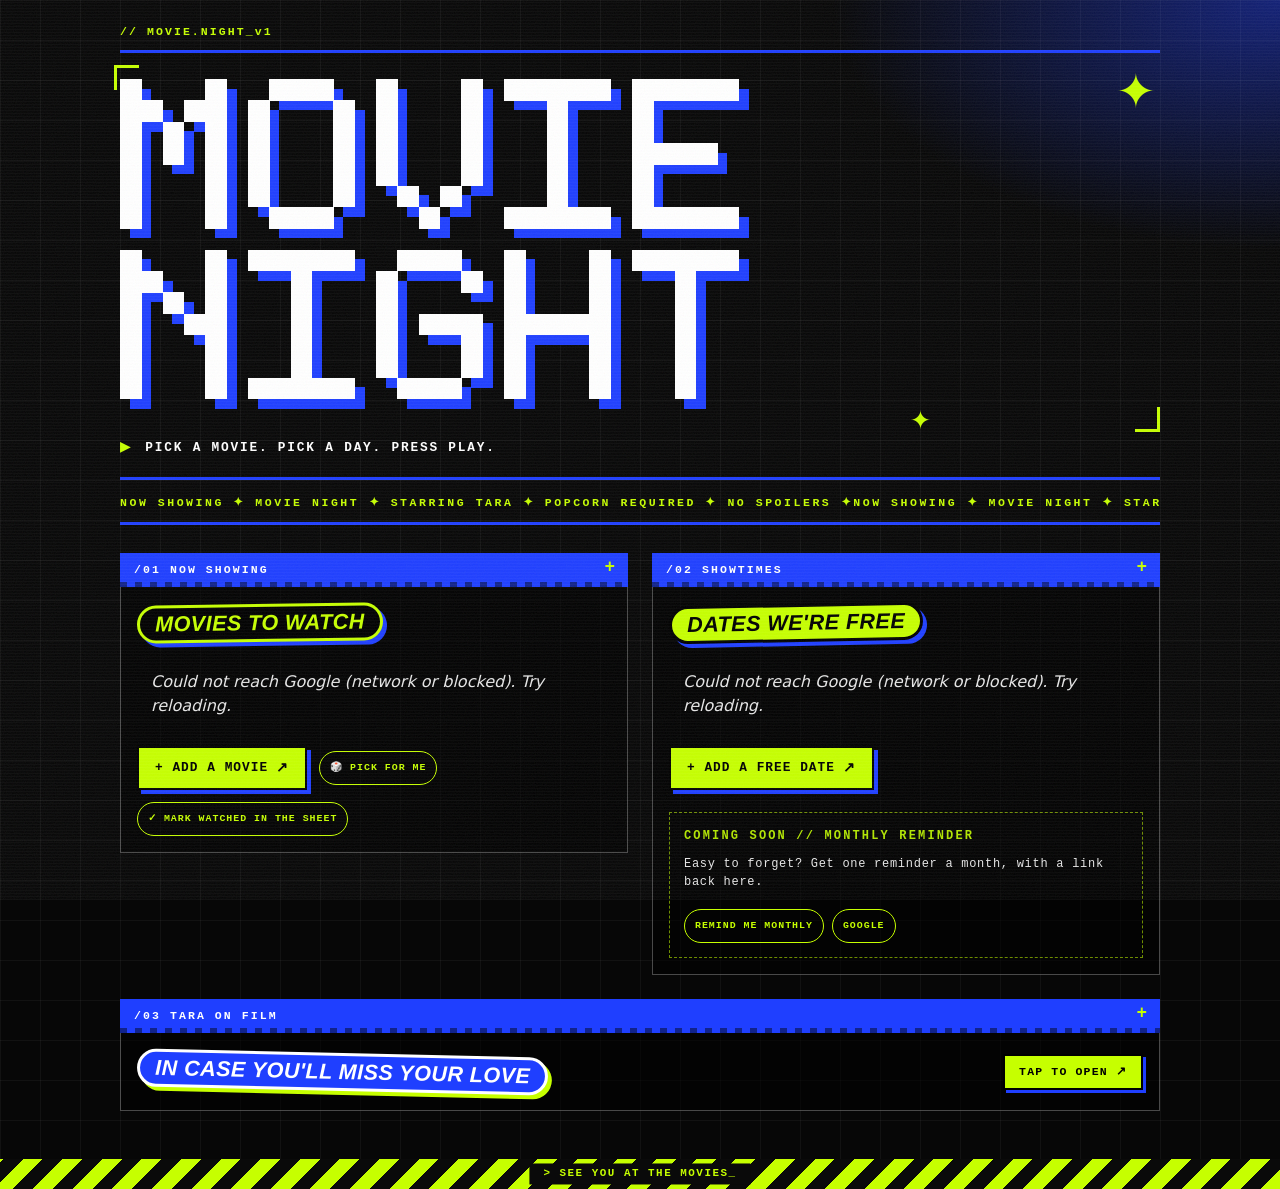
==== commit 470dec3e: "Fix I'm free too and Pick for me, ratings out of 10, Rate it button - "I'm free too" opens the free-" ====
--- a/index.html
+++ b/index.html
@@ -30,7 +30,7 @@
       <ul id="movie-list" class="planner-list tickets"><li class="muted">Loading...</li></ul>
       <div class="button-row">
         <a id="add-movie" class="button" href="#" target="_blank" rel="noopener">+ Add a movie</a>
-        <button id="pick-movie" type="button" class="chip" hidden>&#127922; Pick for me</button>
+        <button id="pick-movie" type="button" class="chip">&#127922; Pick for me</button>
         <a id="open-sheet" class="chip" href="#" target="_blank" rel="noopener" hidden>&#10003; Mark watched in the sheet</a>
       </div>
       <div id="watched-block" class="watched-block" hidden>
--- a/style.css
+++ b/style.css
@@ -762,10 +762,6 @@
 }
 .tara svg { display: block; width: 100%; height: 100%; filter: drop-shadow(2px 2px 0 rgba(31, 63, 255, 0.9)); }
 .tara .legs-1 { visibility: hidden; }
-.tara.walking { animation: tara-walk 16s linear 1; }
-.tara.walking .legs-0 { animation: legs-a 0.36s linear infinite; }
-.tara.walking .legs-1 { animation: legs-b 0.36s linear infinite; }
-@keyframes tara-walk { from { transform: translateX(-90px); } to { transform: translateX(calc(100vw + 20px)); } }
 @keyframes legs-a { 0%, 49% { visibility: visible; } 50%, 100% { visibility: hidden; } }
 @keyframes legs-b { 0%, 49% { visibility: hidden; } 50%, 100% { visibility: visible; } }
 .tara.sitting { left: auto; right: 12px; transform: none; }
@@ -878,3 +874,16 @@
   .tara-pop { transition: none; transform: none; }
   .tara-pop.show .tara-face { animation: none; }
 }
+
+/* lively walking Tara: poses set by the walking engine in planner.js */
+.tara.left svg { transform: scaleX(-1); }
+.tara .tail-down { visibility: hidden; }
+.tara.trot .legs-0 { animation: legs-a 0.36s linear infinite; }
+.tara.trot .legs-1 { animation: legs-b 0.36s linear infinite; }
+.tara.running .legs-0,
+.tara.running .legs-1 { animation-duration: 0.16s; }
+.tara.wagging .tail-up { animation: legs-a 0.22s linear infinite; }
+.tara.wagging .tail-down { animation: legs-b 0.22s linear infinite; }
+.tara.sniffing .head { animation: sniff 0.5s steps(1, end) infinite; }
+@keyframes sniff { 0% { transform: translateY(0); } 50% { transform: translateY(1px); } }
+.tara.left .tara-bubble { left: auto; right: 56px; }
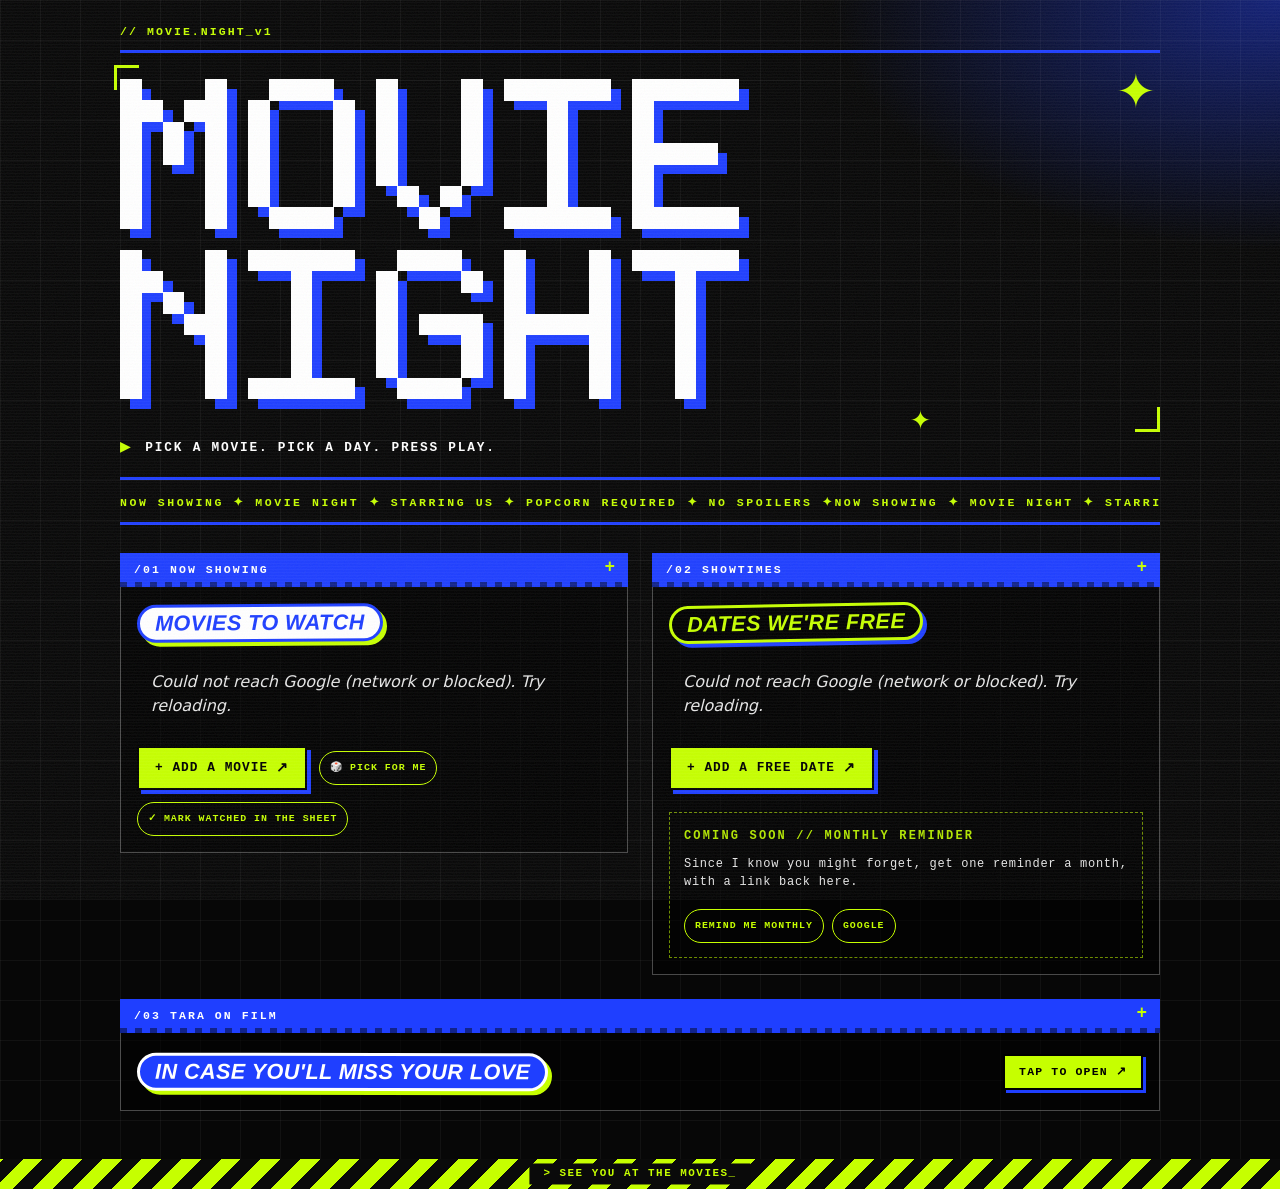
==== commit ae38e033: "names" ====
--- a/index.html
+++ b/index.html
@@ -19,7 +19,7 @@
       <span class="star star-b" aria-hidden="true">&#10022;</span>
     </div>
     <p class="tagline"><span class="play" aria-hidden="true">&#9654;</span> Pick a movie. Pick a day. Press play.</p>
-    <div class="ticker" aria-hidden="true"><div class="ticker-track"><span>NOW SHOWING &#10022; MOVIE NIGHT &#10022; STARRING TARA &#10022; POPCORN REQUIRED &#10022; NO SPOILERS &#10022; </span><span>NOW SHOWING &#10022; MOVIE NIGHT &#10022; STARRING TARA &#10022; POPCORN REQUIRED &#10022; NO SPOILERS &#10022; </span></div></div>
+    <div class="ticker" aria-hidden="true"><div class="ticker-track"><span>NOW SHOWING &#10022; MOVIE NIGHT &#10022; STARRING US &#10022; POPCORN REQUIRED &#10022; NO SPOILERS &#10022; </span><span>NOW SHOWING &#10022; MOVIE NIGHT &#10022; STARRING US &#10022; POPCORN REQUIRED &#10022; NO SPOILERS &#10022; </span></div></div>
     <p id="stats" class="stats" hidden></p>
     <div id="next-show" class="next-show" aria-live="polite" hidden></div>
   </header>
@@ -46,7 +46,7 @@
       <a id="add-date" class="button" href="#" target="_blank" rel="noopener">+ Add a free date</a>
       <div class="remind">
         <p class="remind-label">Coming soon // monthly reminder</p>
-        <p>Easy to forget? Get one reminder a month, with a link back here.</p>
+        <p>Since I know you might forget, get one reminder a month, with a link back here.</p>
         <div class="cal-row">
           <button id="remind-ics" type="button" class="chip">Remind me monthly</button>
           <a id="remind-google" class="chip" href="#" target="_blank" rel="noopener">Google</a>
